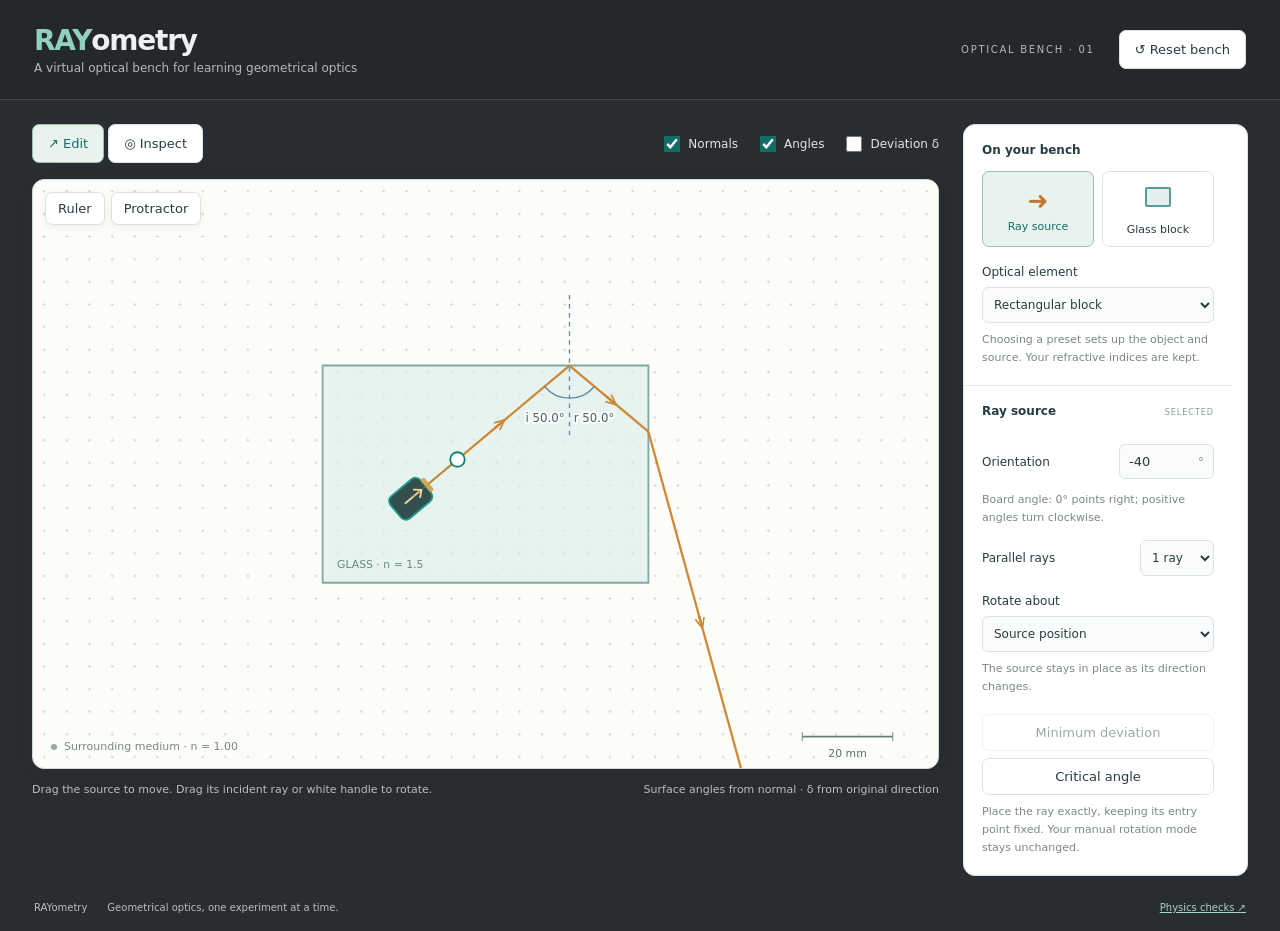
==== index.html @ fd6058e5 "Initial RAYometry prototype" ====
<!doctype html>
<html lang="en"><head><meta charset="utf-8"><meta name="viewport" content="width=device-width,initial-scale=1"><title>RAYometry · Optical bench</title><link rel="stylesheet" href="styles.css"></head>
<body>
<header><div><h1><strong><span>RAY</span>ometry</strong></h1><p><em>A virtual optical bench for learning geometrical optics</em></p></div><div class="header-actions"><span class="tag">OPTICAL BENCH · 01</span><button id="reset">↺ Reset bench</button></div></header>
<main>
<section class="bench-area" aria-label="Optical bench">
<div class="toolbar"><div class="segmented"><button id="edit" aria-pressed="true">↗ Edit</button><button id="inspect" aria-pressed="false">◎ Inspect</button></div><div class="toggles"><label><input type="checkbox" id="normal" checked> Normals</label><label><input type="checkbox" id="angles" checked> Angles</label><label><input type="checkbox" id="showDeviation"> Deviation δ</label></div></div>
<div class="board-wrap"><div class="bench-tools" role="group" aria-label="Measuring tools"><button id="show-ruler" type="button" aria-pressed="false">Ruler</button><button id="show-protractor" type="button" aria-pressed="false">Protractor</button></div><svg id="board" viewBox="0 0 1000 650" role="img" aria-label="Interactive optical bench. Drag the source or glass block; drag a circular handle to rotate."></svg><div class="board-caption"><span class="dot"></span><span id="board-medium">Surrounding medium · n = 1.00</span></div></div>
<div class="bench-footer"><span id="hint">Drag to move. Use the circular handle to rotate.</span><span>Surface angles from normal · δ from original direction</span></div>
<p id="message" role="status" aria-live="polite"></p>
</section>
<aside id="controls-panel" tabindex="0" aria-label="Optical bench controls and measurements">
<section id="toolbox-section"><h2>On your bench</h2><div class="tools"><button id="select-source" aria-pressed="true"><span class="tool-icon source-icon">➜</span>Ray source</button><button id="select-block" aria-pressed="false"><span id="object-tool-icon" class="tool-icon block-icon" aria-hidden="true"></span><span id="object-tool-name">Glass block</span></button></div><label class="stack">Optical element<select id="shape-preset"><option value="rectangle">Rectangular block</option><option value="semicircle">Semicircular block</option><option value="prism45">45°–45°–90° prism</option><option value="prism30">30°–60°–90° prism</option><option value="equilateral">Equilateral prism · 60°</option></select></label><p class="help">Choosing a preset sets up the object and source. Your refractive indices are kept.</p></section>
<section id="properties-section"><div class="section-title"><h2 id="selected-title">Ray source</h2><span id="selection-tag">SELECTED</span></div><fieldset id="properties"><label class="field">Orientation <span class="input-unit"><input id="orientation" type="number" step="1" value="-40"><span>°</span></span></label><p class="help">Board angle: 0° points right; positive angles turn clockwise.</p>
<div id="source-properties"><label class="field">Parallel rays<select id="ray-count"><option value="1">1 ray</option><option value="3">3 rays</option><option value="5">5 rays</option></select></label><label class="stack">Rotate about<select id="pivot-mode"><option value="source">Source position</option><option value="surface">Surface entry point</option></select></label><p class="help" id="pivot-help">The source stays in place as its direction changes.</p></div><p id="block-properties" class="help" hidden>Drag the optical element or its rotation handle. Its size stays fixed for this experiment.</p><div id="radius-control" hidden><label class="field">Radius <span class="input-unit"><input id="radius-mm" type="number" step="0.1" min="30" max="78"><span>mm</span></span></label><p class="help">30–78 mm; flat face height stays 60 mm.</p></div><div class="angle-actions"><button id="place-minimum" type="button">Minimum deviation</button><button id="place-critical" type="button">Critical angle</button></div><p class="help">Place the ray exactly, keeping its entry point fixed. Your manual rotation mode stays unchanged.</p></fieldset></section>
<section id="media-section"><h2>Media</h2><fieldset id="media"><label class="field">Surroundings <span class="input-unit"><span>n</span><input id="outside-index" type="number" min="0" step="0.01" value="1"></span></label><label class="field"><span id="material-name">Glass block</span> <span class="input-unit"><span>n</span><input id="block-index" type="number" min="0" step="0.01" value="1.5"></span></label></fieldset></section>
<section class="readout"><h2 id="readout-title">First surface</h2><div id="readout" aria-live="polite"></div><button id="show-all-angles" type="button" aria-pressed="false" hidden>Show all angles</button><p id="inspect-help" class="help" hidden>Click another intersection to inspect it. Return to Edit to move elements or change their properties.</p></section>
<section id="measurement-section"><h2>Measure &amp; explore</h2><div class="measurement-options"><label><input type="checkbox" id="grid" checked> Dot grid · 5 mm spacing</label><label><input type="checkbox" id="ruler-snap" checked> Snap ruler to points</label><label><input type="checkbox" id="extensions"> Extend internal rays</label></div><p id="protractor-help" class="help" hidden>Protractor: drag its center or transparent face to move it, the outer teal handle to rotate, and the gold arm to measure. Align the baseline with the surface normal for incidence or refraction.</p><p id="ruler-reading" class="help"></p><p id="extension-help" class="help">Dashed extensions continue the internal direction beyond the flat face, ignoring exit refraction. They are construction lines, not additional light rays.</p><p class="help">Distances are in mm; the ruler reads unsigned length. Drag either ruler end to measure, or drag its middle to move it. Measurements remain available in Inspect.</p></section>
<section id="try-section" class="try"><h2>Try this</h2><div id="try-content"><p>Rotate the source until the light escapes through the upper surface. What changes at the critical angle?</p><p>Then drag the source outside the block to explore refraction on entry and exit.</p></div></section>
</aside>
</main><footer>RAYometry <span>Geometrical optics, one experiment at a time.</span><a href="tests.html" target="_blank">Physics checks ↗</a></footer>
<script src="physics.js"></script><script src="scene.js"></script><script src="measurements.js"></script><script src="app.js"></script></body></html>
---- styles.css ----
:root{font-family:system-ui,-apple-system,BlinkMacSystemFont,"Segoe UI",sans-serif;color:#263d43;background:#292c30;font-synthesis:none;--teal:#126c68;--border:#dbe3df}
*{box-sizing:border-box}body{margin:0}
header{height:100px;padding:22px 34px;display:flex;align-items:center;justify-content:space-between;border-bottom:1px solid #41464b;background:#24272b}
h1{font-size:28px;letter-spacing:-1.2px;margin:0;font-weight:450}header h1{color:#edf1ef}h1 span{font-weight:800;color:#8fd0be}
header p{margin:4px 0 0;font-size:12px;color:#b2bdb7}.header-actions{display:flex;align-items:center;gap:24px}.tag{font-size:10px;letter-spacing:1.7px;color:#b2bdb7}
button,select,input{font:inherit}button,select{cursor:pointer}button{background:#fff;border:1px solid var(--border);border-radius:7px;padding:11px 15px;color:inherit;font-size:13px}header button{color:#263d43}
button:hover{border-color:#6a9991;background:#f2f7f4}button:focus-visible,input:focus-visible,select:focus-visible{outline:3px solid #e3ad51;outline-offset:3px}
button[aria-pressed=true]{color:var(--teal);background:#e9f3ee;border-color:#98bfb0}button:disabled{opacity:.45;cursor:default}
main{display:grid;grid-template-columns:minmax(0,1fr) 285px;gap:24px;padding:24px 32px 8px;max-width:1800px;margin:auto}.bench-area{min-width:0}
.toolbar{display:flex;justify-content:space-between;gap:12px;align-items:center;padding:0 0 16px;flex-wrap:wrap}.segmented{display:flex;gap:4px}.toggles{display:flex;flex-wrap:wrap;gap:18px;font-size:12px;color:#e1e7e3}.toggles label{display:flex;align-items:center;gap:5px;cursor:pointer}
input[type=checkbox]{accent-color:var(--teal);width:16px;height:16px}
.board-wrap{position:relative;border:1px solid #cddcd4;border-radius:12px;overflow:hidden;background:#fcfdf9;box-shadow:0 5px 22px #293e3610}
#board{display:block;width:100%;touch-action:none;user-select:none;min-height:360px;max-height:calc(100vh - 235px)}
.board-caption{position:absolute;left:18px;bottom:15px;font-size:11px;color:#78897e;display:flex;align-items:center;gap:7px;pointer-events:none}.dot{width:6px;height:6px;border-radius:50%;background:#95ac9a}
.bench-footer{display:flex;justify-content:space-between;gap:20px;margin-top:14px;font-size:11px;color:#b8c2bc}.bench-footer span:last-child{white-space:nowrap}
#message{font-size:12px;color:#f0c58b;min-height:32px;line-height:1.5}
aside{background:#fff;border:1px solid var(--border);border-radius:12px;overflow:hidden}aside section{padding:18px;border-bottom:1px solid #e7ece8}aside section:last-child{border:0}aside section[hidden]{display:none}
h2{font-size:12px;margin:0 0 14px;font-weight:650}.tools{display:flex;gap:8px}.tools button{flex:1;padding:10px 4px;font-size:11px}.tool-icon{display:block;font-size:25px;margin-bottom:5px}.source-icon{color:#bf7932}.block-icon{color:#559c9a}
.section-title{display:flex;justify-content:space-between;align-items:baseline}.section-title span{font-size:8px;letter-spacing:1px;color:#8b9a92}
fieldset{border:0;padding:0;margin:0;min-width:0}fieldset:disabled{opacity:.5}.field{display:flex;align-items:center;justify-content:space-between;font-size:12px;margin:12px 0;gap:10px}
.input-unit{display:flex;align-items:center;border:1px solid var(--border);border-radius:6px;padding:0 9px;gap:4px;background:#fafcf9;color:#809086}.input-unit input{width:65px;border:0;background:transparent;padding:9px 0;font-size:13px;color:#263d43}
select{padding:9px 7px;border:1px solid var(--border);border-radius:6px;background:#fafcf9;font-size:12px;color:inherit}.stack{display:grid;gap:8px;font-size:12px;margin-top:18px}
.help,.try p{font-size:11px;line-height:1.65;color:#7a8981;margin:8px 0 0}.try p{color:#647970}.readout{background:#f5f9f6}.reading{display:flex;justify-content:space-between;font-size:12px;margin:10px 0}.reading strong{font-variant-numeric:tabular-nums;font-weight:600}
.badge{display:inline-block;color:#945c21;background:#faecd5;border-radius:4px;padding:5px 7px;font-size:10px;margin-bottom:6px}.critical-badge{background:#f8dfb5;color:#733a16;font-weight:700}.minimum-badge{background:#d5eee6;color:#155e52;font-weight:700}.minimum-reading{color:#155e52;font-weight:700}
#inspect-help{margin-top:18px;color:#526d62}#show-all-angles{width:100%;margin-top:14px}#show-all-angles[hidden],#radius-control[hidden]{display:none}
.angle-actions{display:grid;gap:7px;margin-top:18px}.angle-actions button{padding:10px 8px}
.measurement-options{display:grid;gap:12px;font-size:12px}.measurement-options label{display:flex;align-items:center;gap:8px}
footer{max-width:1800px;margin:auto;padding:18px 34px;display:flex;gap:20px;font-size:10px;color:#b8c2bc}footer a{margin-left:auto;color:#a6d4c6}header>a{color:#a6d4c6}body>article{color:#edf1ef}
svg .movable{cursor:grab}svg .rotation{cursor:crosshair}svg .hit-target{cursor:pointer}svg text{font-family:inherit;pointer-events:none}
svg .annotation{paint-order:stroke;stroke:#fcfdf9;stroke-width:5px;stroke-linejoin:round;fill:#476574;font-size:13px}
svg .ray{stroke:#ce8734;stroke-width:2.5;fill:none;pointer-events:none}svg .normal{stroke:#688ba0;stroke-dasharray:5 5;stroke-width:1.5;pointer-events:none}
svg .critical-ray{stroke:#8a481c;stroke-width:4}svg .critical-label{fill:#8a481c;font-weight:750}
svg .deviation-reference{stroke:#80539a;stroke-width:1.8;stroke-dasharray:7 5}svg .deviation-arc{fill:none;stroke:#80539a;stroke-width:2}svg .deviation-label{fill:#70428a;font-weight:700}
svg .curvature-handle{cursor:ew-resize}svg .internal-extension{stroke:#367da4;stroke-width:1.7;stroke-dasharray:8 6;fill:none;pointer-events:none}svg .ruler-drag{cursor:grab}svg .ruler-label{fill:#756035;font-size:13px}
@media(max-width:950px){main{padding:18px;gap:14px;grid-template-columns:minmax(0,1fr) 245px}header{padding:20px}.tag{display:none}.bench-footer{display:block}.bench-footer span{display:block;margin-bottom:6px}}
@media(max-width:700px){main{grid-template-columns:1fr}#board{min-height:0;max-height:none}aside{display:grid;grid-template-columns:1fr 1fr}aside section{border-right:1px solid var(--border)}header p{display:none}.toggles{gap:8px}footer span{display:none}}
@media(min-width:701px){#controls-panel{align-self:start;position:sticky;top:18px;max-height:calc(100vh - 148px);max-height:calc(100dvh - 148px);overflow-y:auto;overscroll-behavior-y:contain;scrollbar-gutter:stable}}
#controls-panel:focus-visible{outline:2px solid #8fd0be;outline-offset:3px}

.bench-tools{position:absolute;top:12px;left:12px;z-index:2;display:flex;gap:6px}
.bench-tools button{padding:8px 12px;box-shadow:0 2px 6px #203b2512}
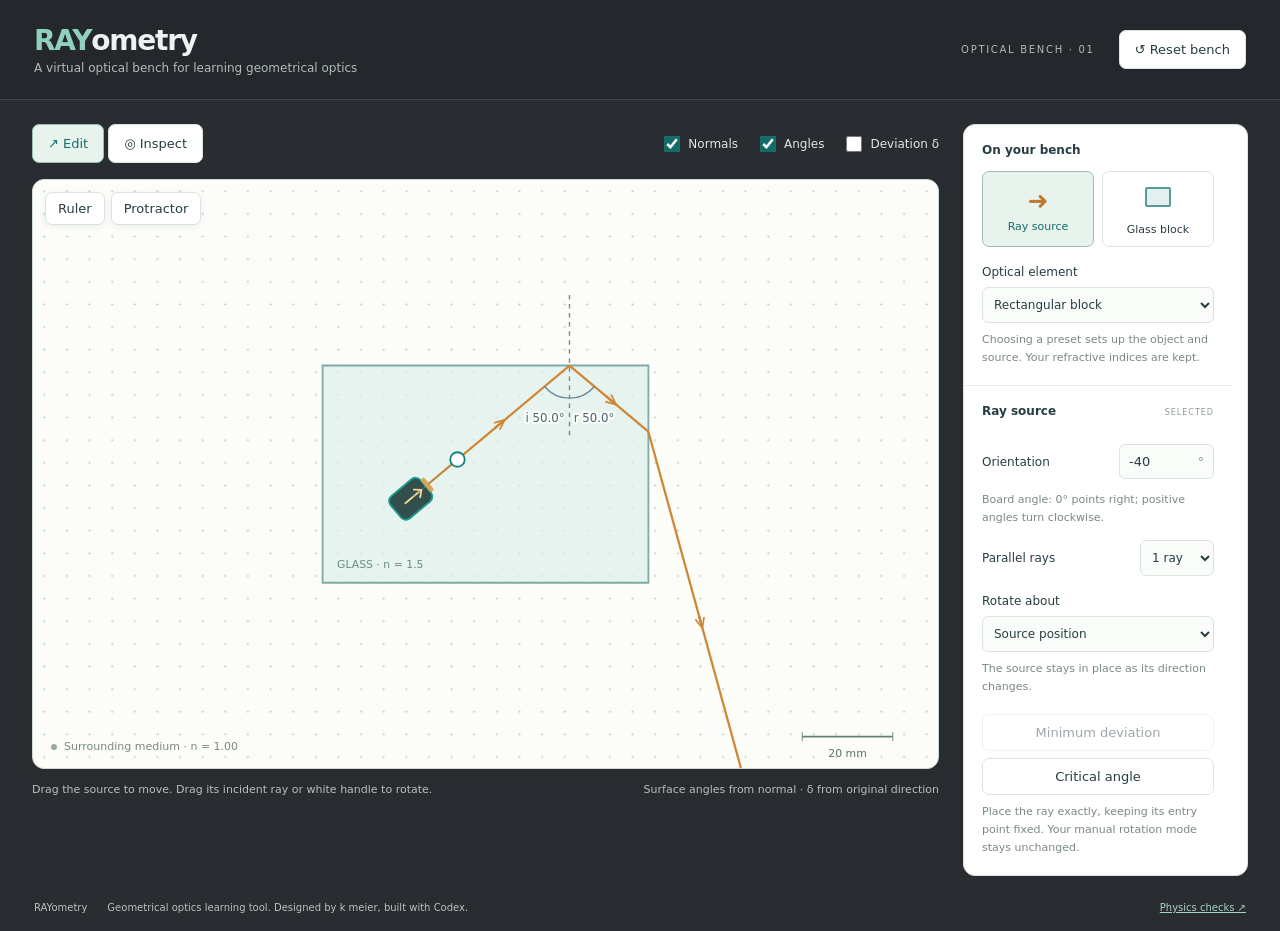
==== commit b38ba64b: "small edits" ====
--- a/index.html
+++ b/index.html
@@ -18,5 +18,5 @@
 <section id="measurement-section"><h2>Measure &amp; explore</h2><div class="measurement-options"><label><input type="checkbox" id="grid" checked> Dot grid · 5 mm spacing</label><label><input type="checkbox" id="ruler-snap" checked> Snap ruler to points</label><label><input type="checkbox" id="extensions"> Extend internal rays</label></div><p id="protractor-help" class="help" hidden>Protractor: drag its center or transparent face to move it, the outer teal handle to rotate, and the gold arm to measure. Align the baseline with the surface normal for incidence or refraction.</p><p id="ruler-reading" class="help"></p><p id="extension-help" class="help">Dashed extensions continue the internal direction beyond the flat face, ignoring exit refraction. They are construction lines, not additional light rays.</p><p class="help">Distances are in mm; the ruler reads unsigned length. Drag either ruler end to measure, or drag its middle to move it. Measurements remain available in Inspect.</p></section>
 <section id="try-section" class="try"><h2>Try this</h2><div id="try-content"><p>Rotate the source until the light escapes through the upper surface. What changes at the critical angle?</p><p>Then drag the source outside the block to explore refraction on entry and exit.</p></div></section>
 </aside>
-</main><footer>RAYometry <span>Geometrical optics, one experiment at a time.</span><a href="tests.html" target="_blank">Physics checks ↗</a></footer>
+</main><footer>RAYometry <span>Geometrical optics learning tool. Designed by k meier, built with Codex.</span><a href="tests.html" target="_blank">Physics checks ↗</a></footer>
 <script src="physics.js"></script><script src="scene.js"></script><script src="measurements.js"></script><script src="app.js"></script></body></html>
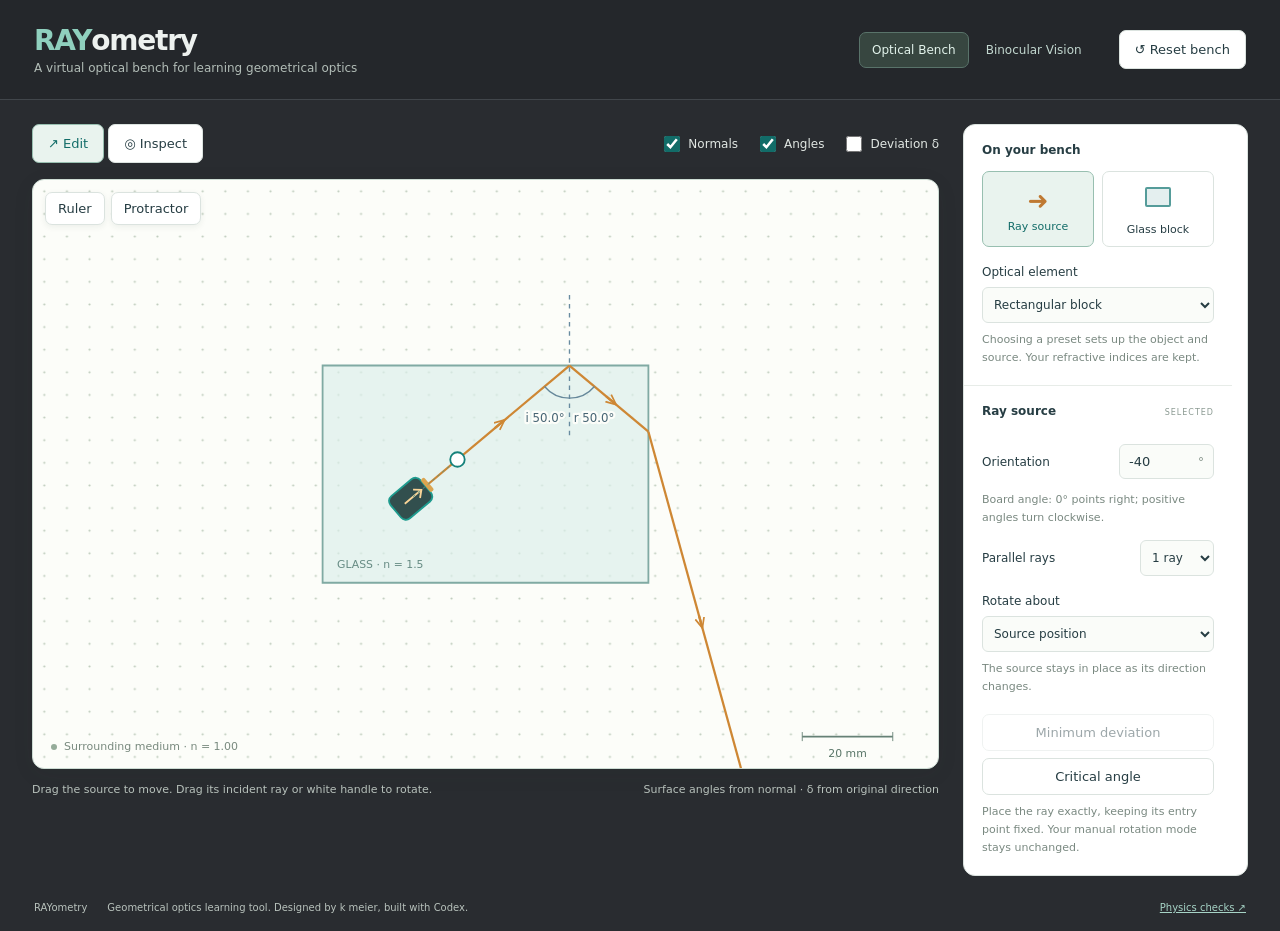
==== commit fa10b2bb: "binocular example edits/development" ====
--- a/index.html
+++ b/index.html
@@ -1,7 +1,7 @@
 <!doctype html>
 <html lang="en"><head><meta charset="utf-8"><meta name="viewport" content="width=device-width,initial-scale=1"><title>RAYometry · Optical bench</title><link rel="stylesheet" href="styles.css"></head>
 <body>
-<header><div><h1><strong><span>RAY</span>ometry</strong></h1><p><em>A virtual optical bench for learning geometrical optics</em></p></div><div class="header-actions"><span class="tag">OPTICAL BENCH · 01</span><button id="reset">↺ Reset bench</button></div></header>
+<header><div><h1><strong><span>RAY</span>ometry</strong></h1><p><em>A virtual optical bench for learning geometrical optics</em></p></div><div class="header-actions"><nav class="sim-nav" aria-label="Teaching tools"><a href="index.html" aria-current="page">Optical Bench</a><a href="binocular.html">Binocular Vision</a></nav><button id="reset">↺ Reset bench</button></div></header>
 <main>
 <section class="bench-area" aria-label="Optical bench">
 <div class="toolbar"><div class="segmented"><button id="edit" aria-pressed="true">↗ Edit</button><button id="inspect" aria-pressed="false">◎ Inspect</button></div><div class="toggles"><label><input type="checkbox" id="normal" checked> Normals</label><label><input type="checkbox" id="angles" checked> Angles</label><label><input type="checkbox" id="showDeviation"> Deviation δ</label></div></div>
@@ -14,7 +14,7 @@
 <section id="properties-section"><div class="section-title"><h2 id="selected-title">Ray source</h2><span id="selection-tag">SELECTED</span></div><fieldset id="properties"><label class="field">Orientation <span class="input-unit"><input id="orientation" type="number" step="1" value="-40"><span>°</span></span></label><p class="help">Board angle: 0° points right; positive angles turn clockwise.</p>
 <div id="source-properties"><label class="field">Parallel rays<select id="ray-count"><option value="1">1 ray</option><option value="3">3 rays</option><option value="5">5 rays</option></select></label><label class="stack">Rotate about<select id="pivot-mode"><option value="source">Source position</option><option value="surface">Surface entry point</option></select></label><p class="help" id="pivot-help">The source stays in place as its direction changes.</p></div><p id="block-properties" class="help" hidden>Drag the optical element or its rotation handle. Its size stays fixed for this experiment.</p><div id="radius-control" hidden><label class="field">Radius <span class="input-unit"><input id="radius-mm" type="number" step="0.1" min="30" max="78"><span>mm</span></span></label><p class="help">30–78 mm; flat face height stays 60 mm.</p></div><div class="angle-actions"><button id="place-minimum" type="button">Minimum deviation</button><button id="place-critical" type="button">Critical angle</button></div><p class="help">Place the ray exactly, keeping its entry point fixed. Your manual rotation mode stays unchanged.</p></fieldset></section>
 <section id="media-section"><h2>Media</h2><fieldset id="media"><label class="field">Surroundings <span class="input-unit"><span>n</span><input id="outside-index" type="number" min="0" step="0.01" value="1"></span></label><label class="field"><span id="material-name">Glass block</span> <span class="input-unit"><span>n</span><input id="block-index" type="number" min="0" step="0.01" value="1.5"></span></label></fieldset></section>
-<section class="readout"><h2 id="readout-title">First surface</h2><div id="readout" aria-live="polite"></div><button id="show-all-angles" type="button" aria-pressed="false" hidden>Show all angles</button><p id="inspect-help" class="help" hidden>Click another intersection to inspect it. Return to Edit to move elements or change their properties.</p></section>
+<section class="readout"><h2 id="readout-title">First surface</h2><div id="readout" aria-live="polite"></div><button id="show-all-angles" type="button" aria-pressed="false" hidden>Show all angles</button><button id="hide-all-angles" type="button" aria-pressed="false" hidden>Hide all angles</button><p id="inspect-help" class="help" hidden>Click another intersection to inspect it. Return to Edit to move elements or change their properties.</p></section>
 <section id="measurement-section"><h2>Measure &amp; explore</h2><div class="measurement-options"><label><input type="checkbox" id="grid" checked> Dot grid · 5 mm spacing</label><label><input type="checkbox" id="ruler-snap" checked> Snap ruler to points</label><label><input type="checkbox" id="extensions"> Extend internal rays</label></div><p id="protractor-help" class="help" hidden>Protractor: drag its center or transparent face to move it, the outer teal handle to rotate, and the gold arm to measure. Align the baseline with the surface normal for incidence or refraction.</p><p id="ruler-reading" class="help"></p><p id="extension-help" class="help">Dashed extensions continue the internal direction beyond the flat face, ignoring exit refraction. They are construction lines, not additional light rays.</p><p class="help">Distances are in mm; the ruler reads unsigned length. Drag either ruler end to measure, or drag its middle to move it. Measurements remain available in Inspect.</p></section>
 <section id="try-section" class="try"><h2>Try this</h2><div id="try-content"><p>Rotate the source until the light escapes through the upper surface. What changes at the critical angle?</p><p>Then drag the source outside the block to explore refraction on entry and exit.</p></div></section>
 </aside>
--- a/styles.css
+++ b/styles.css
@@ -39,3 +39,9 @@
 
 .bench-tools{position:absolute;top:12px;left:12px;z-index:2;display:flex;gap:6px}
 .bench-tools button{padding:8px 12px;box-shadow:0 2px 6px #203b2512}
+
+#hide-all-angles{width:100%;margin-top:7px}
+#hide-all-angles[hidden]{display:none}
+
+.sim-nav{display:flex;gap:4px}.sim-nav a{color:#c2d7cf;text-decoration:none;font-size:12px;padding:10px 12px;border:1px solid transparent;border-radius:7px}.sim-nav a[aria-current=page]{background:#374640;color:#e2f3eb;border-color:#59736a}.sim-nav a:hover{background:#374640}.sim-nav a:focus-visible{outline:3px solid #e3ad51;outline-offset:3px}
+@media(max-width:700px){header{height:auto;flex-wrap:wrap;gap:14px}.header-actions{gap:10px;flex-wrap:wrap}.sim-nav a{padding:8px;font-size:11px}}
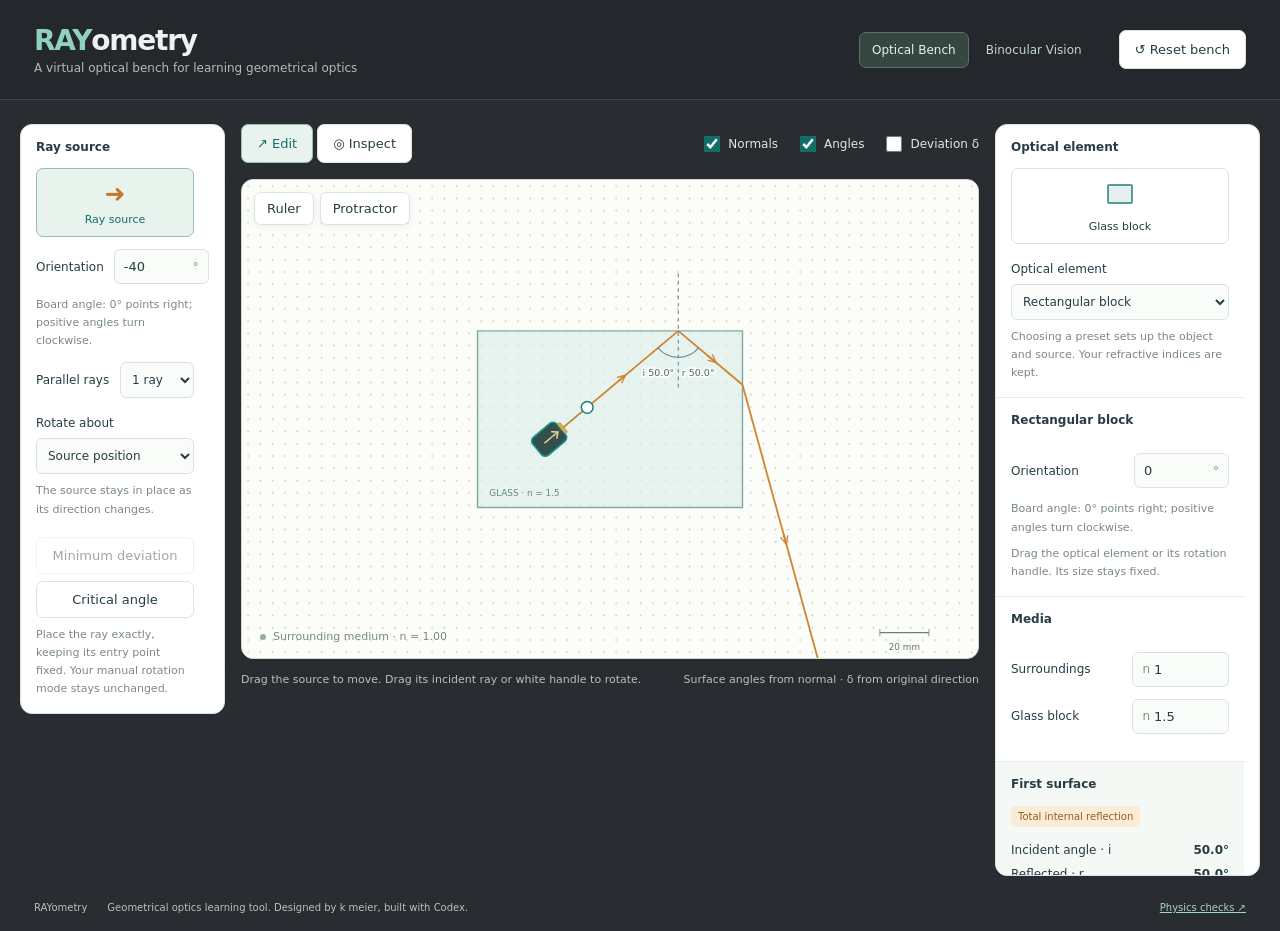
==== commit fbae435d: "changed default semicircular block size" ====
--- a/index.html
+++ b/index.html
@@ -2,7 +2,8 @@
 <html lang="en"><head><meta charset="utf-8"><meta name="viewport" content="width=device-width,initial-scale=1"><title>RAYometry · Optical bench</title><link rel="stylesheet" href="styles.css"></head>
 <body>
 <header><div><h1><strong><span>RAY</span>ometry</strong></h1><p><em>A virtual optical bench for learning geometrical optics</em></p></div><div class="header-actions"><nav class="sim-nav" aria-label="Teaching tools"><a href="index.html" aria-current="page">Optical Bench</a><a href="binocular.html">Binocular Vision</a></nav><button id="reset">↺ Reset bench</button></div></header>
-<main>
+<main class="optical-layout">
+<aside id="source-panel" tabindex="0" aria-label="Ray source controls"><section><h2>Ray source</h2><div class="tools"><button id="select-source" aria-pressed="true"><span class="tool-icon source-icon">➜</span>Ray source</button></div><fieldset id="source-settings"><label class="field">Orientation <span class="input-unit"><input id="source-orientation" type="number" step="1" value="-40"><span>°</span></span></label><p class="help">Board angle: 0° points right; positive angles turn clockwise.</p><div id="source-properties"><label class="field">Parallel rays<select id="ray-count"><option value="1">1 ray</option><option value="3">3 rays</option><option value="5">5 rays</option></select></label><label class="stack">Rotate about<select id="pivot-mode"><option value="source">Source position</option><option value="surface">Surface entry point</option></select></label><p class="help" id="pivot-help">The source stays in place as its direction changes.</p></div><div class="angle-actions"><button id="place-minimum" type="button">Minimum deviation</button><button id="place-critical" type="button">Critical angle</button></div><p class="help">Place the ray exactly, keeping its entry point fixed. Your manual rotation mode stays unchanged.</p></fieldset></section></aside>
 <section class="bench-area" aria-label="Optical bench">
 <div class="toolbar"><div class="segmented"><button id="edit" aria-pressed="true">↗ Edit</button><button id="inspect" aria-pressed="false">◎ Inspect</button></div><div class="toggles"><label><input type="checkbox" id="normal" checked> Normals</label><label><input type="checkbox" id="angles" checked> Angles</label><label><input type="checkbox" id="showDeviation"> Deviation δ</label></div></div>
 <div class="board-wrap"><div class="bench-tools" role="group" aria-label="Measuring tools"><button id="show-ruler" type="button" aria-pressed="false">Ruler</button><button id="show-protractor" type="button" aria-pressed="false">Protractor</button></div><svg id="board" viewBox="0 0 1000 650" role="img" aria-label="Interactive optical bench. Drag the source or glass block; drag a circular handle to rotate."></svg><div class="board-caption"><span class="dot"></span><span id="board-medium">Surrounding medium · n = 1.00</span></div></div>
@@ -10,9 +11,9 @@
 <p id="message" role="status" aria-live="polite"></p>
 </section>
 <aside id="controls-panel" tabindex="0" aria-label="Optical bench controls and measurements">
-<section id="toolbox-section"><h2>On your bench</h2><div class="tools"><button id="select-source" aria-pressed="true"><span class="tool-icon source-icon">➜</span>Ray source</button><button id="select-block" aria-pressed="false"><span id="object-tool-icon" class="tool-icon block-icon" aria-hidden="true"></span><span id="object-tool-name">Glass block</span></button></div><label class="stack">Optical element<select id="shape-preset"><option value="rectangle">Rectangular block</option><option value="semicircle">Semicircular block</option><option value="prism45">45°–45°–90° prism</option><option value="prism30">30°–60°–90° prism</option><option value="equilateral">Equilateral prism · 60°</option></select></label><p class="help">Choosing a preset sets up the object and source. Your refractive indices are kept.</p></section>
-<section id="properties-section"><div class="section-title"><h2 id="selected-title">Ray source</h2><span id="selection-tag">SELECTED</span></div><fieldset id="properties"><label class="field">Orientation <span class="input-unit"><input id="orientation" type="number" step="1" value="-40"><span>°</span></span></label><p class="help">Board angle: 0° points right; positive angles turn clockwise.</p>
-<div id="source-properties"><label class="field">Parallel rays<select id="ray-count"><option value="1">1 ray</option><option value="3">3 rays</option><option value="5">5 rays</option></select></label><label class="stack">Rotate about<select id="pivot-mode"><option value="source">Source position</option><option value="surface">Surface entry point</option></select></label><p class="help" id="pivot-help">The source stays in place as its direction changes.</p></div><p id="block-properties" class="help" hidden>Drag the optical element or its rotation handle. Its size stays fixed for this experiment.</p><div id="radius-control" hidden><label class="field">Radius <span class="input-unit"><input id="radius-mm" type="number" step="0.1" min="30" max="78"><span>mm</span></span></label><p class="help">30–78 mm; flat face height stays 60 mm.</p></div><div class="angle-actions"><button id="place-minimum" type="button">Minimum deviation</button><button id="place-critical" type="button">Critical angle</button></div><p class="help">Place the ray exactly, keeping its entry point fixed. Your manual rotation mode stays unchanged.</p></fieldset></section>
+<section id="toolbox-section"><h2>Optical element</h2><div class="tools"><button id="select-block" aria-pressed="false"><span id="object-tool-icon" class="tool-icon block-icon" aria-hidden="true"></span><span id="object-tool-name">Glass block</span></button></div><label class="stack">Optical element<select id="shape-preset"><option value="rectangle">Rectangular block</option><option value="semicircle">Semicircular block</option><option value="prism45">45°–45°–90° prism</option><option value="prism30">30°–60°–90° prism</option><option value="equilateral">Equilateral prism · 60°</option></select></label><p class="help">Choosing a preset sets up the object and source. Your refractive indices are kept.</p></section>
+<section id="properties-section"><div class="section-title"><h2 id="selected-title">Glass block</h2></div><fieldset id="properties"><label class="field">Orientation <span class="input-unit"><input id="block-orientation" type="number" step="1" value="0"><span>°</span></span></label><p class="help">Board angle: 0° points right; positive angles turn clockwise.</p>
+<p id="block-properties" class="help">Drag the optical element or its rotation handle. Its size stays fixed for this experiment.</p><div id="radius-control" hidden><label class="field">Radius <span class="input-unit"><input id="radius-mm" type="number" step="0.1" min="45" max="117"><span>mm</span></span></label><p class="help">45–117 mm; flat face height stays 90 mm.</p></div></fieldset></section>
 <section id="media-section"><h2>Media</h2><fieldset id="media"><label class="field">Surroundings <span class="input-unit"><span>n</span><input id="outside-index" type="number" min="0" step="0.01" value="1"></span></label><label class="field"><span id="material-name">Glass block</span> <span class="input-unit"><span>n</span><input id="block-index" type="number" min="0" step="0.01" value="1.5"></span></label></fieldset></section>
 <section class="readout"><h2 id="readout-title">First surface</h2><div id="readout" aria-live="polite"></div><button id="show-all-angles" type="button" aria-pressed="false" hidden>Show all angles</button><button id="hide-all-angles" type="button" aria-pressed="false" hidden>Hide all angles</button><p id="inspect-help" class="help" hidden>Click another intersection to inspect it. Return to Edit to move elements or change their properties.</p></section>
 <section id="measurement-section"><h2>Measure &amp; explore</h2><div class="measurement-options"><label><input type="checkbox" id="grid" checked> Dot grid · 5 mm spacing</label><label><input type="checkbox" id="ruler-snap" checked> Snap ruler to points</label><label><input type="checkbox" id="extensions"> Extend internal rays</label></div><p id="protractor-help" class="help" hidden>Protractor: drag its center or transparent face to move it, the outer teal handle to rotate, and the gold arm to measure. Align the baseline with the surface normal for incidence or refraction.</p><p id="ruler-reading" class="help"></p><p id="extension-help" class="help">Dashed extensions continue the internal direction beyond the flat face, ignoring exit refraction. They are construction lines, not additional light rays.</p><p class="help">Distances are in mm; the ruler reads unsigned length. Drag either ruler end to measure, or drag its middle to move it. Measurements remain available in Inspect.</p></section>
--- a/styles.css
+++ b/styles.css
@@ -45,3 +45,29 @@
 
 .sim-nav{display:flex;gap:4px}.sim-nav a{color:#c2d7cf;text-decoration:none;font-size:12px;padding:10px 12px;border:1px solid transparent;border-radius:7px}.sim-nav a[aria-current=page]{background:#374640;color:#e2f3eb;border-color:#59736a}.sim-nav a:hover{background:#374640}.sim-nav a:focus-visible{outline:3px solid #e3ad51;outline-offset:3px}
 @media(max-width:700px){header{height:auto;flex-wrap:wrap;gap:14px}.header-actions{gap:10px;flex-wrap:wrap}.sim-nav a{padding:8px;font-size:11px}}
+
+/* Keep both sets of bench controls available without switching selections. */
+.optical-layout{grid-template-columns:205px minmax(0,1fr) 265px;gap:16px;padding:24px 20px 8px}
+.optical-layout>.bench-area{grid-column:2;grid-row:1}
+.optical-layout>#source-panel{grid-column:1;grid-row:1}
+.optical-layout>#controls-panel{grid-column:3;grid-row:1}
+.optical-layout>aside{display:block;align-self:start;position:sticky;top:18px;max-height:calc(100vh - 148px);max-height:calc(100dvh - 148px);overflow-y:auto;overscroll-behavior-y:contain;scrollbar-gutter:stable}
+.optical-layout>aside[hidden]{display:none}
+.optical-layout aside section{padding:15px}
+.optical-layout select{min-width:0;max-width:100%}
+.optical-layout #board{min-height:0;aspect-ratio:1000/650}
+.optical-layout .bench-footer{flex-wrap:wrap;gap:8px}
+.optical-layout .bench-footer span:last-child{white-space:normal}
+#source-panel:focus-visible{outline:2px solid #8fd0be;outline-offset:3px}
+@media(max-width:1000px){
+ .optical-layout{grid-template-columns:minmax(0,1fr) minmax(0,1fr);padding:18px}
+ .optical-layout>.bench-area{grid-column:1 / -1;grid-row:1}
+ .optical-layout>#source-panel{grid-column:1;grid-row:2}
+ .optical-layout>#controls-panel{grid-column:2;grid-row:2}
+ .optical-layout>aside{position:static;max-height:60vh}
+}
+@media(max-width:550px){
+ .optical-layout{grid-template-columns:minmax(0,1fr)}
+ .optical-layout>#controls-panel{grid-column:1;grid-row:3}
+ .optical-layout>aside{max-height:none}
+}
